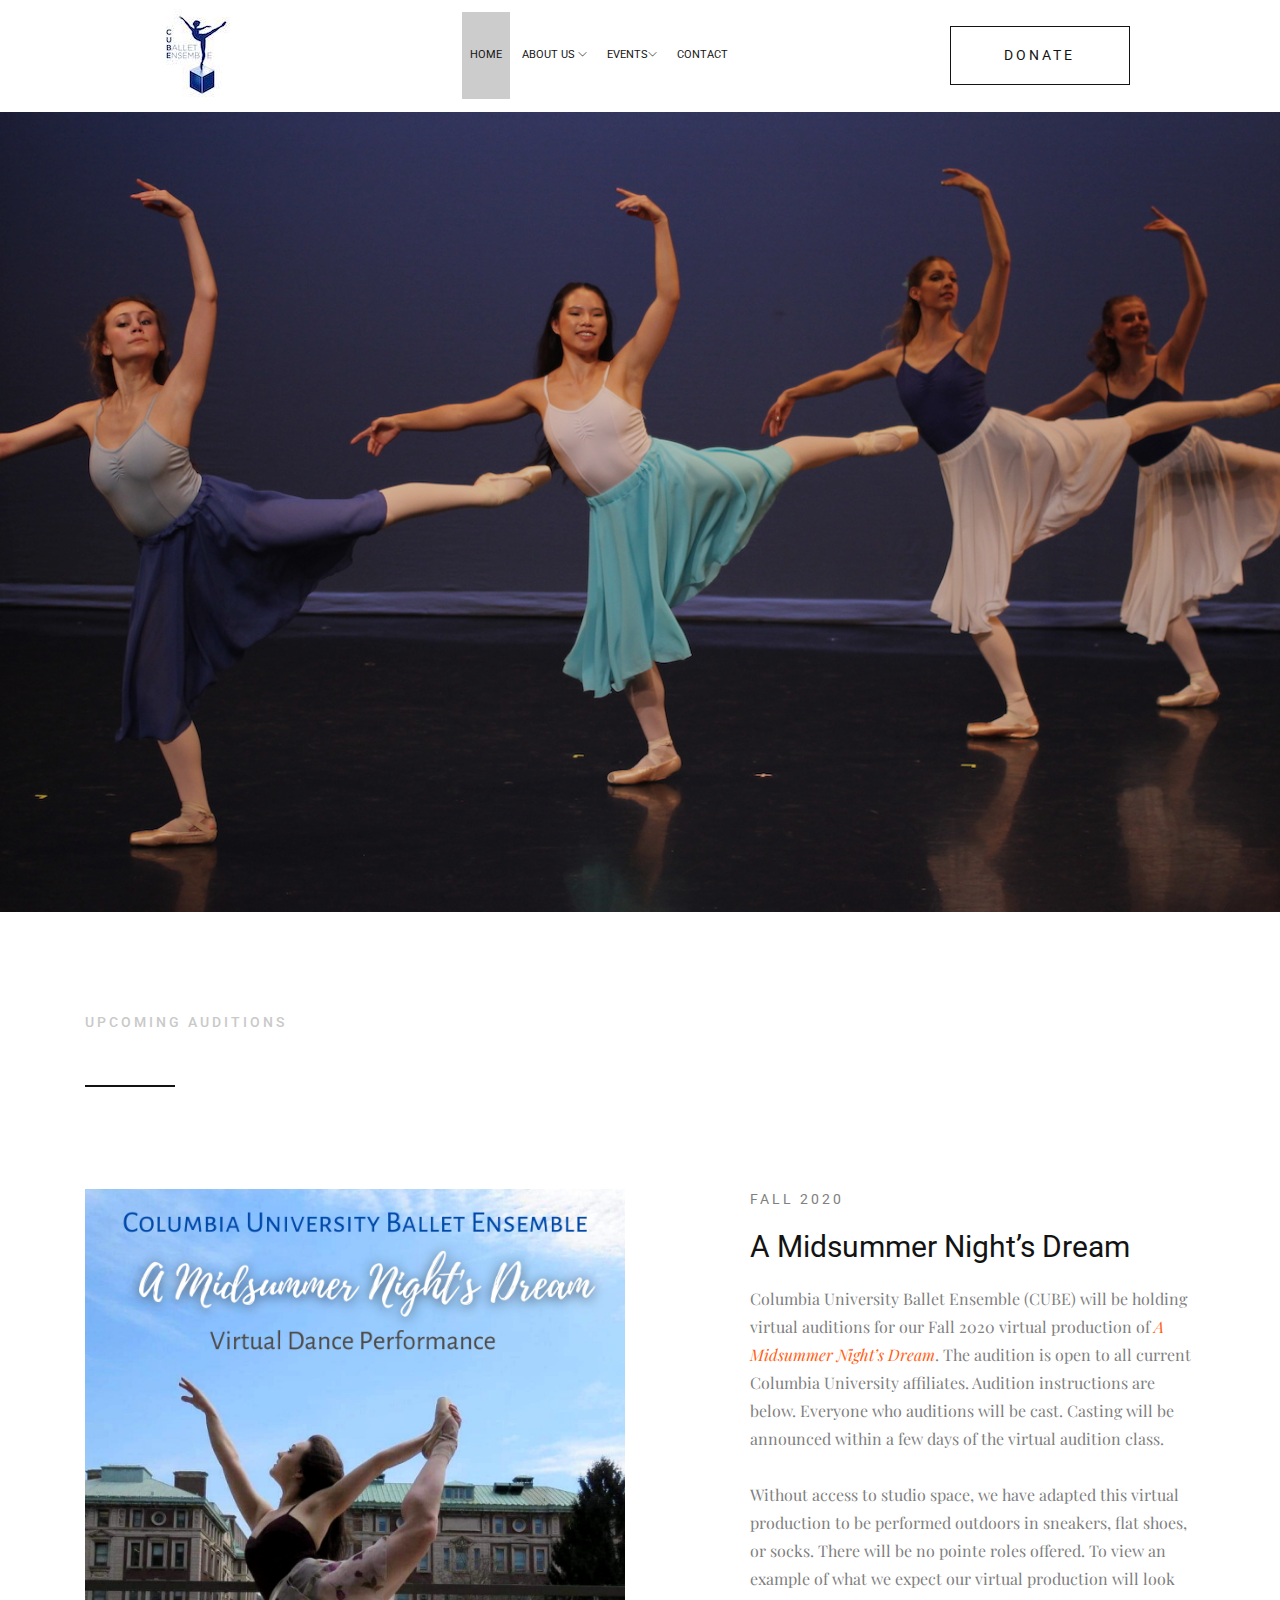
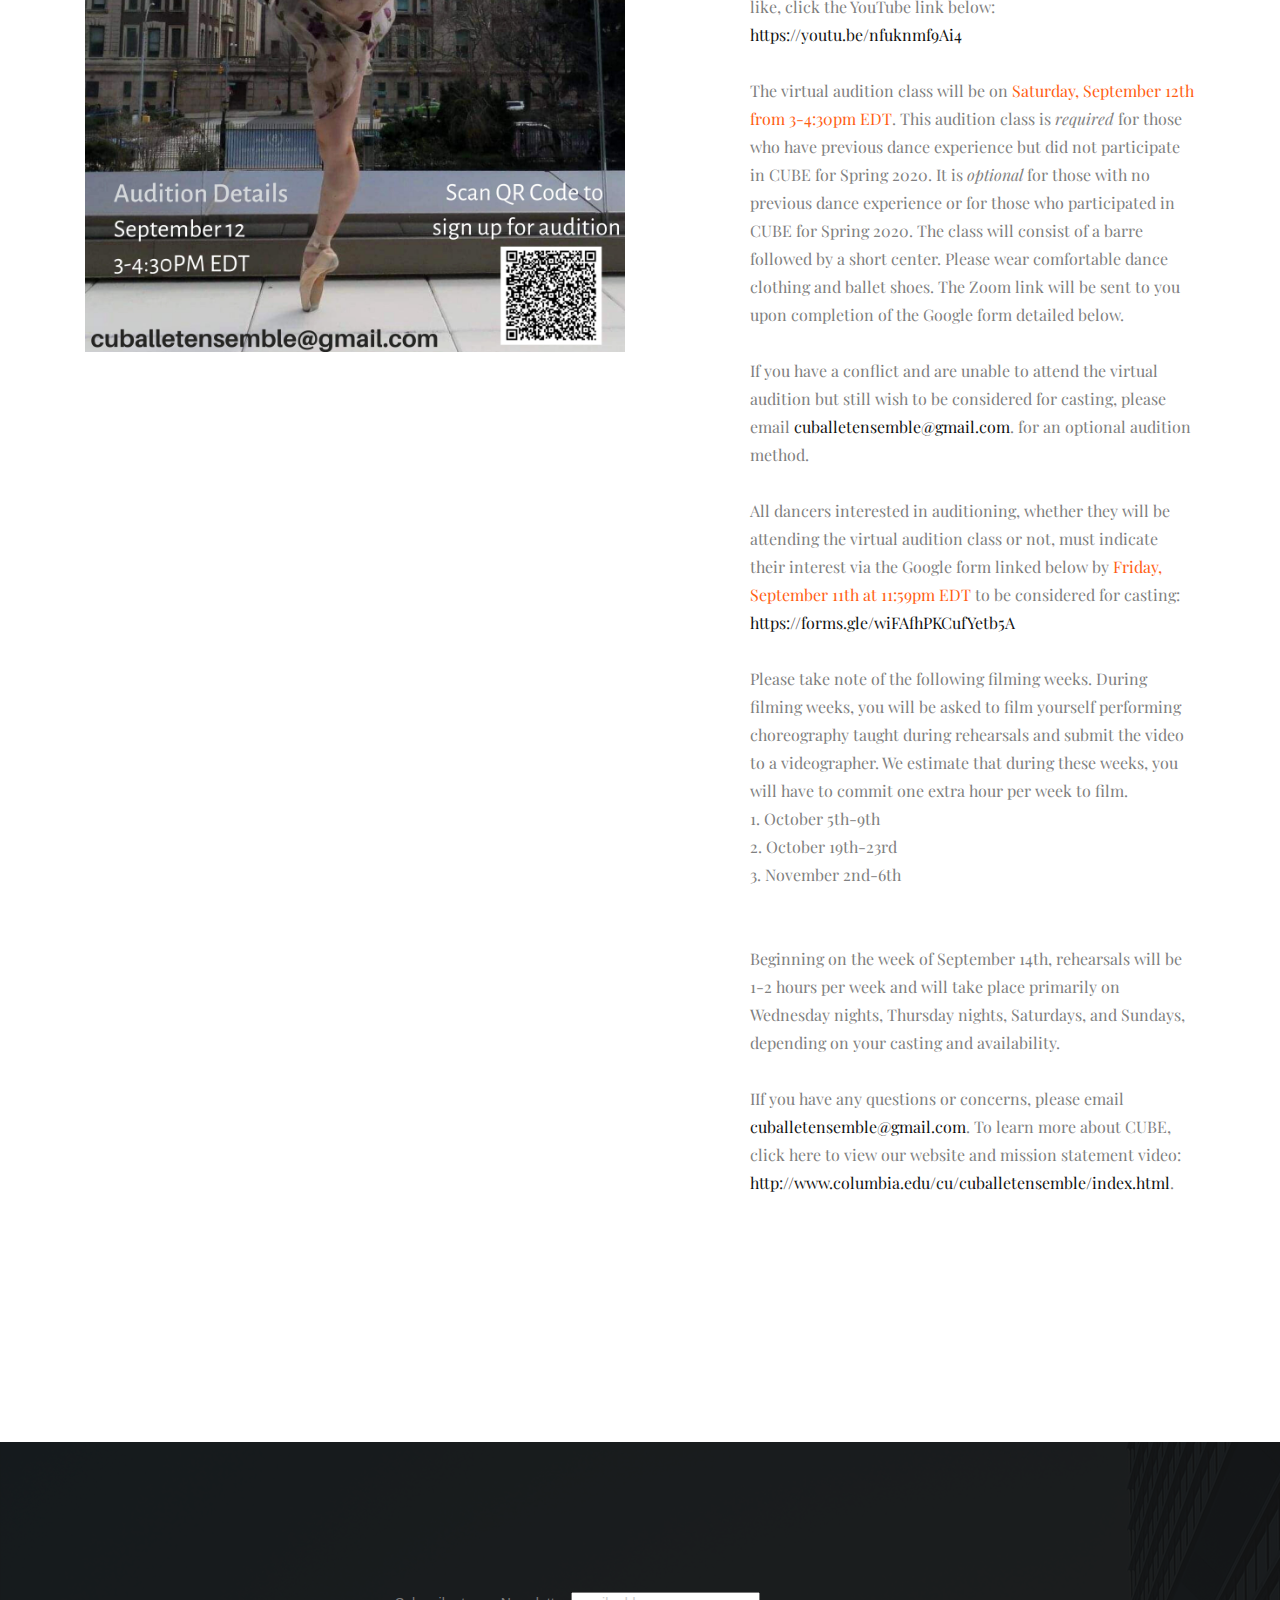
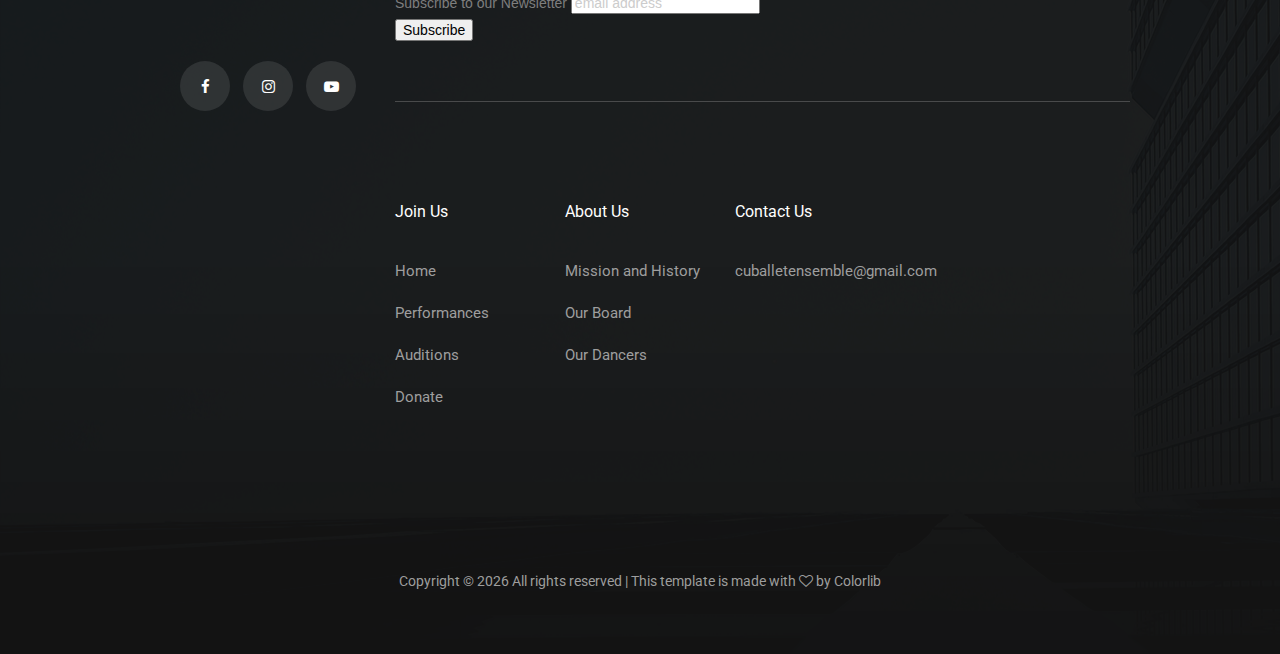
==== auditions.html @ c3cf3e7d "Added all old files" ====
<!DOCTYPE html>
<html class="no-js" lang="zxx">
  <head>
    <meta charset="utf-8" />
    <meta http-equiv="x-ua-compatible" content="ie=edge" />
    <title>CU Ballet Ensemble</title>
    <meta name="description" content="" />
    <meta name="viewport" content="width=device-width, initial-scale=1" />

    <!-- <link rel="manifest" href="site.webmanifest"> -->
    <link rel="shortcut icon" type="image/x-icon" href="img/logo.jpeg" />
    <!-- Place favicon.ico in the root directory -->

    <!-- CSS here -->
    <link rel="stylesheet" href="css/bootstrap.min.css" />
    <link rel="stylesheet" href="css/owl.carousel.min.css" />
    <link rel="stylesheet" href="css/magnific-popup.css" />
    <link rel="stylesheet" href="css/font-awesome.min.css" />
    <link rel="stylesheet" href="css/themify-icons.css" />
    <link rel="stylesheet" href="css/nice-select.css" />
    <link rel="stylesheet" href="css/flaticon.css" />
    <link rel="stylesheet" href="css/animate.css" />
    <link rel="stylesheet" href="css/slicknav.css" />
    <link rel="stylesheet" href="css/style-auditions.css" />
    <!-- <link rel="stylesheet" href="css/responsive.css"> -->
  </head>

  <body>
    <!--[if lte IE 9]>
      <p class="browserupgrade">
        You are using an <strong>outdated</strong> browser. Please
        <a href="https://browsehappy.com/">upgrade your browser</a> to improve
        your experience and security.
      </p>
    <![endif]-->

    <!-- header-start -->
    <header>
      <div class="header-area">
        <div id="sticky-header" class="main-header-area white-bg">
          <div class="container-fluid p-0">
            <div
              class="row align-items-center justify-content-between no-gutters"
            >
              <div class="col-xl-2 col-lg-2">
                <div class="logo-img">
                  <a href="index">
                    <img src="img/logo.jpeg" alt="" />
                  </a>
                </div>
              </div>
              <div class="col-xl-7 col-lg-7">
                <div class="main-menu d-none d-lg-block">
                  <nav>
                    <ul id="navigation">
                      <li><a class="active" href="index">Home</a></li>
                      <li>
                        <a href="#">About Us <i class="ti-angle-down"></i></a>
                        <ul class="submenu">
                          <li><a href="about">Mission and History</a></li>
                          <li><a href="board">Our Board</a></li>
                          <li><a href="dancers">Our Dancers</a></li>
                        </ul>
                      </li>
                      <li>
                        <a href="#">Events<i class="ti-angle-down"></i></a>
                        <ul class="submenu">
                          <li><a href="auditions">Auditions</a></li>
                          <li><a href="performances">Performances</a></li>
                          <li><a href="masterclass">Master Class Series</a></li>
                          <li><a href="outreach">Outreach Program</a></li>
                        </ul>
                      </li>
                      <li><a href="contact">Contact</a></li>
                    </ul>
                  </nav>
                </div>
              </div>
              <div class="col-xl-3 col-lg-3 d-none d-lg-block">
                <div class="get_in_tauch">
                  <a href="donate" class="boxed-btn">DONATE</a>
                </div>
              </div>
              <div class="col-12">
                <div class="mobile_menu d-block d-lg-none"></div>
              </div>
            </div>
          </div>
        </div>
      </div>
    </header>
    <!-- header-end -->

    <!-- slider_area_start -->
    <div class="slider_area">
      <div class="slider_active owl-carousel">
        <div
          class="single_slider overlay2 d-flex align-items-center justify-content-center slider_bg_1"
        >
          <div class="container">
            <!--<img src="img/banner/1.png" alt="">-->
            <div class="row">
              <div class="col-xl-12">
                <div class="slider_text text-center"></div>
              </div>
            </div>
          </div>
        </div>
      </div>
    </div>

    <!-- lastest_project_strat -->
    <div class="lastest_project">
      <div class="container">
        <div class="row">
          <div class="col-xl-12">
            <div class="section_title mb-60">
              <span class="sub_heading">Upcoming Auditions</span>
              <div class="seperator"></div>
            </div>
          </div>
        </div>
        <div class="row mb-80">
          <div class="col-xl-6 col-md-6">
            <div class="single_project_thumb">
              <img src="img/auditions/Fall2020-audition.jpg" alt="" />
            </div>
          </div>
          <div class="col-xl-5 offset-xl-1 col-md-6">
            <div class="section_title">
              <span class="sub_heading2">Fall 2020</span>
              <h4>A Midsummer Night’s Dream</h4>
              <p>
                Columbia University Ballet Ensemble (CUBE) will be holding
                virtual auditions for our Fall 2020 virtual production of
                <i><b>A Midsummer Night’s Dream</b></i
                >. The audition is open to all current Columbia University
                affiliates. Audition instructions are below. Everyone who
                auditions will be cast. Casting will be announced within a few
                days of the virtual audition class.

                <br /><br />
                Without access to studio space, we have adapted this virtual
                production to be performed outdoors in sneakers, flat shoes, or
                socks. There will be no pointe roles offered. To view an example
                of what we expect our virtual production will look like, click
                the YouTube link below:
                <a href="https://youtu.be/nfuknmf9Ai4"
                  >https://youtu.be/nfuknmf9Ai4</a
                >

                <br /><br />
                The virtual audition class will be on
                <b>Saturday, September 12th from 3-4:30pm EDT</b>. This audition
                class is <i>required</i> for those who have previous dance
                experience but did not participate in CUBE for Spring 2020. It
                is <i>optional</i> for those with no previous dance experience
                or for those who participated in CUBE for Spring 2020. The class
                will consist of a barre followed by a short center. Please wear
                comfortable dance clothing and ballet shoes. The Zoom link will
                be sent to you upon completion of the Google form detailed
                below.

                <br /><br />
                If you have a conflict and are unable to attend the virtual
                audition but still wish to be considered for casting, please
                email
                <a href="mailto:cuballetensemble@gmail.com"
                  >cuballetensemble@gmail.com</a
                >. for an optional audition method.

                <br /><br />
                All dancers interested in auditioning, whether they will be
                attending the virtual audition class or not, must indicate their
                interest via the Google form linked below by
                <b>Friday, September 11th at 11:59pm EDT</b> to be considered
                for casting:
                <a href="https://forms.gle/wiFAfhPKCufYetb5A"
                  >https://forms.gle/wiFAfhPKCufYetb5A</a
                >

                <br /><br />
                Please take note of the following filming weeks. During filming
                weeks, you will be asked to film yourself performing
                choreography taught during rehearsals and submit the video to a
                videographer. We estimate that during these weeks, you will have
                to commit one extra hour per week to film. <br />
                1. October 5th-9th<br />
                2. October 19th-23rd<br />
                3. November 2nd-6th<br />

                <br /><br />
                Beginning on the week of September 14th, rehearsals will be 1-2
                hours per week and will take place primarily on Wednesday
                nights, Thursday nights, Saturdays, and Sundays, depending on
                your casting and availability.

                <br /><br />
                IIf you have any questions or concerns, please email
                <a href="mailto:cuballetensemble@gmail.com"
                  >cuballetensemble@gmail.com</a
                >. To learn more about CUBE, click here to view our website and
                mission statement video:
                <a href="http://www.columbia.edu/cu/cuballetensemble/index.html"
                  >http://www.columbia.edu/cu/cuballetensemble/index.html</a
                >.
              </p>
            </div>
          </div>
        </div>
      </div>
    </div>
    <!-- lastest_project_end -->

    <!-- footer_start -->
    <footer class="footer footer_bg">
      <div class="footer_top">
        <div class="container-fluid p-0">
          <div class="row no-gutters">
            <div class="col-xl-3 col-12 col-md-4">
              <div class="footer_widget">
                <div class="footer_logo">
                  <a href="index">
                    <img src="img/footer-logo.jpg" alt="" />
                  </a>
                </div>
                <ul class="social_links">
                  <center>
                    <li>
                      <a href="https://www.facebook.com/CUBalletEnsemble/"
                        ><i class="fa fa-facebook"></i
                      ></a>
                    </li>
                    <li>
                      <a href="https://www.instagram.com/cuballetensemble/"
                        ><i class="fa fa-instagram"></i
                      ></a>
                    </li>
                    <li>
                      <a
                        href="https://www.youtube.com/channel/UCYsz3HvN3Z-yTJWETbKgYfA"
                        ><i class="fa fa-youtube-play"></i
                      ></a>
                    </li>
                  </center>
                </ul>
              </div>
            </div>
            <div class="col-xl-9 col-12 col-md-8">
              <div class="footer_header d-flex justify-content-between">
                <div class="footer_header_left">
                  <!-- Begin Mailchimp Signup Form -->
                  <link
                    href="//cdn-images.mailchimp.com/embedcode/horizontal-slim-10_7.css"
                    rel="stylesheet"
                    type="text/css"
                  />
                  <style type="text/css">
                    #mc_embed_signup {
                      background: #ffffff00;
                      clear: left;
                      font: 14px "Helvetica Neue", Arial, Arial, sans-serif;
                      width: 100%;
                    }
                    /* Add your own Mailchimp form style overrides in your site stylesheet or in this style block.
                            We recommend moving this block and the preceding CSS link to the HEAD of your HTML file. */
                  </style>
                  <div id="mc_embed_signup">
                    <form
                      action="https://columbia.us4.list-manage.com/subscribe/post?u=ac2d48c70b1d567a802a89e80&amp;id=b114964a93"
                      method="post"
                      id="mc-embedded-subscribe-form"
                      name="mc-embedded-subscribe-form"
                      class="validate"
                      target="_blank"
                      novalidate
                    >
                      <div id="mc_embed_signup_scroll">
                        <label for="mce-EMAIL"
                          >Subscribe to our Newsletter</label
                        >
                        <input
                          type="email"
                          value=""
                          name="EMAIL"
                          class="email"
                          id="mce-EMAIL"
                          placeholder="email address"
                          required
                        />
                        <!-- real people should not fill this in and expect good things - do not remove this or risk form bot signups-->
                        <div
                          style="position: absolute; left: -5000px"
                          aria-hidden="true"
                        >
                          <input
                            type="text"
                            name="b_ac2d48c70b1d567a802a89e80_b114964a93"
                            tabindex="-1"
                            value=""
                          />
                        </div>
                        <div class="clear">
                          <input
                            type="submit"
                            value="Subscribe"
                            name="subscribe"
                            id="mc-embedded-subscribe"
                            class="button"
                          />
                        </div>
                      </div>
                    </form>
                  </div>

                  <!--End mc_embed_signup-->
                </div>
              </div>
              <div class="row">
                <div class="col-xl-8 col-12 col-md-12">
                  <div class="row">
                    <div class="col-xl-4 col-12 col-md-4">
                      <div class="footer_widget">
                        <h3 class="footer_heading">Join Us</h3>
                        <ul class="quick_links">
                          <li><a href="index">Home</a></li>
                          <li><a href="performances">Performances</a></li>
                          <li><a href="auditions">Auditions</a></li>
                          <li><a href="donate">Donate</a></li>
                        </ul>
                      </div>
                    </div>
                    <div class="col-xl-4 col-12 col-md-4">
                      <div class="footer_widget">
                        <h3 class="footer_heading">About Us</h3>
                        <ul class="quick_links">
                          <li><a href="about">Mission and History</a></li>
                          <li><a href="board">Our Board</a></li>
                          <li><a href="dancers">Our Dancers</a></li>
                        </ul>
                      </div>
                    </div>
                    <div class="col-xl-4 col-12 col-md-4">
                      <div class="footer_widget">
                        <h3 class="footer_heading">Contact Us</h3>
                        <ul class="quick_links">
                          <li>
                            <a href="mailto:cuballetensemble@gmail.com"
                              >cuballetensemble@gmail.com</a
                            >
                          </li>
                        </ul>
                      </div>
                    </div>
                  </div>
                </div>
              </div>
            </div>
          </div>
        </div>
      </div>
      <div class="footer_copy_right">
        <p>
          <!-- Link back to Colorlib can't be removed. Template is licensed under CC BY 3.0. -->
          Copyright &copy;
          <script>
            document.write(new Date().getFullYear());
          </script>
          All rights reserved | This template is made with
          <i class="fa fa-heart-o" aria-hidden="true"></i> by
          <a href="https://colorlib.com" target="_blank">Colorlib</a>
          <!-- Link back to Colorlib can't be removed. Template is licensed under CC BY 3.0. -->
        </p>
      </div>
    </footer>
    <!-- footer_end -->

    <!-- JS here -->
    <script src="js/vendor/modernizr-3.5.0.min.js"></script>
    <script src="js/vendor/jquery-1.12.4.min.js"></script>
    <script src="js/popper.min.js"></script>
    <script src="js/bootstrap.min.js"></script>
    <script src="js/owl.carousel.min.js"></script>
    <script src="js/isotope.pkgd.min.js"></script>
    <script src="js/ajax-form.js"></script>
    <script src="js/waypoints.min.js"></script>
    <script src="js/jquery.counterup.min.js"></script>
    <script src="js/imagesloaded.pkgd.min.js"></script>
    <script src="js/scrollIt.js"></script>
    <script src="js/jquery.scrollUp.min.js"></script>
    <script src="js/wow.min.js"></script>
    <script src="js/nice-select.min.js"></script>
    <script src="js/jquery.slicknav.min.js"></script>
    <script src="js/jquery.magnific-popup.min.js"></script>
    <script src="js/plugins.js"></script>

    <!--contact js-->
    <script src="js/contact.js"></script>
    <script src="js/jquery.ajaxchimp.min.js"></script>
    <script src="js/jquery.form.js"></script>
    <script src="js/jquery.validate.min.js"></script>
    <script src="js/mail-script.js"></script>

    <script src="js/main.js"></script>
  </body>
</html>
---- css/themify-icons.css ----
@font-face {
	font-family: 'themify';
	src:url('../fonts/themify.eot?-fvbane');
	src:url('../fonts/themify.eot?#iefix-fvbane') format('embedded-opentype'),
		url('../fonts/themify.woff?-fvbane') format('woff'),
		url('../fonts/themify.ttf?-fvbane') format('truetype'),
		url('../fonts/themify.svg?-fvbane#themify') format('svg');
	font-weight: normal;
	font-style: normal;
}

[class^="ti-"], [class*=" ti-"] {
	font-family: 'themify';
	/* speak: none; */
	font-style: normal;
	font-weight: normal;
	font-variant: normal;
	text-transform: none;
	line-height: 1;

	/* Better Font Rendering =========== */
	-webkit-font-smoothing: antialiased;
	-moz-osx-font-smoothing: grayscale;
}

.ti-wand:before {
	content: "\e600";
}
.ti-volume:before {
	content: "\e601";
}
.ti-user:before {
	content: "\e602";
}
.ti-unlock:before {
	content: "\e603";
}
.ti-unlink:before {
	content: "\e604";
}
.ti-trash:before {
	content: "\e605";
}
.ti-thought:before {
	content: "\e606";
}
.ti-target:before {
	content: "\e607";
}
.ti-tag:before {
	content: "\e608";
}
.ti-tablet:before {
	content: "\e609";
}
.ti-star:before {
	content: "\e60a";
}
.ti-spray:before {
	content: "\e60b";
}
.ti-signal:before {
	content: "\e60c";
}
.ti-shopping-cart:before {
	content: "\e60d";
}
.ti-shopping-cart-full:before {
	content: "\e60e";
}
.ti-settings:before {
	content: "\e60f";
}
.ti-search:before {
	content: "\e610";
}
.ti-zoom-in:before {
	content: "\e611";
}
.ti-zoom-out:before {
	content: "\e612";
}
.ti-cut:before {
	content: "\e613";
}
.ti-ruler:before {
	content: "\e614";
}
.ti-ruler-pencil:before {
	content: "\e615";
}
.ti-ruler-alt:before {
	content: "\e616";
}
.ti-bookmark:before {
	content: "\e617";
}
.ti-bookmark-alt:before {
	content: "\e618";
}
.ti-reload:before {
	content: "\e619";
}
.ti-plus:before {
	content: "\e61a";
}
.ti-pin:before {
	content: "\e61b";
}
.ti-pencil:before {
	content: "\e61c";
}
.ti-pencil-alt:before {
	content: "\e61d";
}
.ti-paint-roller:before {
	content: "\e61e";
}
.ti-paint-bucket:before {
	content: "\e61f";
}
.ti-na:before {
	content: "\e620";
}
.ti-mobile:before {
	content: "\e621";
}
.ti-minus:before {
	content: "\e622";
}
.ti-medall:before {
	content: "\e623";
}
.ti-medall-alt:before {
	content: "\e624";
}
.ti-marker:before {
	content: "\e625";
}
.ti-marker-alt:before {
	content: "\e626";
}
.ti-arrow-up:before {
	content: "\e627";
}
.ti-arrow-right:before {
	content: "\e628";
}
.ti-arrow-left:before {
	content: "\e629";
}
.ti-arrow-down:before {
	content: "\e62a";
}
.ti-lock:before {
	content: "\e62b";
}
.ti-location-arrow:before {
	content: "\e62c";
}
.ti-link:before {
	content: "\e62d";
}
.ti-layout:before {
	content: "\e62e";
}
.ti-layers:before {
	content: "\e62f";
}
.ti-layers-alt:before {
	content: "\e630";
}
.ti-key:before {
	content: "\e631";
}
.ti-import:before {
	content: "\e632";
}
.ti-image:before {
	content: "\e633";
}
.ti-heart:before {
	content: "\e634";
}
.ti-heart-broken:before {
	content: "\e635";
}
.ti-hand-stop:before {
	content: "\e636";
}
.ti-hand-open:before {
	content: "\e637";
}
.ti-hand-drag:before {
	content: "\e638";
}
.ti-folder:before {
	content: "\e639";
}
.ti-flag:before {
	content: "\e63a";
}
.ti-flag-alt:before {
	content: "\e63b";
}
.ti-flag-alt-2:before {
	content: "\e63c";
}
.ti-eye:before {
	content: "\e63d";
}
.ti-export:before {
	content: "\e63e";
}
.ti-exchange-vertical:before {
	content: "\e63f";
}
.ti-desktop:before {
	content: "\e640";
}
.ti-cup:before {
	content: "\e641";
}
.ti-crown:before {
	content: "\e642";
}
.ti-comments:before {
	content: "\e643";
}
.ti-comment:before {
	content: "\e644";
}
.ti-comment-alt:before {
	content: "\e645";
}
.ti-close:before {
	content: "\e646";
}
.ti-clip:before {
	content: "\e647";
}
.ti-angle-up:before {
	content: "\e648";
}
.ti-angle-right:before {
	content: "\e649";
}
.ti-angle-left:before {
	content: "\e64a";
}
.ti-angle-down:before {
	content: "\e64b";
}
.ti-check:before {
	content: "\e64c";
}
.ti-check-box:before {
	content: "\e64d";
}
.ti-camera:before {
	content: "\e64e";
}
.ti-announcement:before {
	content: "\e64f";
}
.ti-brush:before {
	content: "\e650";
}
.ti-briefcase:before {
	content: "\e651";
}
.ti-bolt:before {
	content: "\e652";
}
.ti-bolt-alt:before {
	content: "\e653";
}
.ti-blackboard:before {
	content: "\e654";
}
.ti-bag:before {
	content: "\e655";
}
.ti-move:before {
	content: "\e656";
}
.ti-arrows-vertical:before {
	content: "\e657";
}
.ti-arrows-horizontal:before {
	content: "\e658";
}
.ti-fullscreen:before {
	content: "\e659";
}
.ti-arrow-top-right:before {
	content: "\e65a";
}
.ti-arrow-top-left:before {
	content: "\e65b";
}
.ti-arrow-circle-up:before {
	content: "\e65c";
}
.ti-arrow-circle-right:before {
	content: "\e65d";
}
.ti-arrow-circle-left:before {
	content: "\e65e";
}
.ti-arrow-circle-down:before {
	content: "\e65f";
}
.ti-angle-double-up:before {
	content: "\e660";
}
.ti-angle-double-right:before {
	content: "\e661";
}
.ti-angle-double-left:before {
	content: "\e662";
}
.ti-angle-double-down:before {
	content: "\e663";
}
.ti-zip:before {
	content: "\e664";
}
.ti-world:before {
	content: "\e665";
}
.ti-wheelchair:before {
	content: "\e666";
}
.ti-view-list:before {
	content: "\e667";
}
.ti-view-list-alt:before {
	content: "\e668";
}
.ti-view-grid:before {
	content: "\e669";
}
.ti-uppercase:before {
	content: "\e66a";
}
.ti-upload:before {
	content: "\e66b";
}
.ti-underline:before {
	content: "\e66c";
}
.ti-truck:before {
	content: "\e66d";
}
.ti-timer:before {
	content: "\e66e";
}
.ti-ticket:before {
	content: "\e66f";
}
.ti-thumb-up:before {
	content: "\e670";
}
.ti-thumb-down:before {
	content: "\e671";
}
.ti-text:before {
	content: "\e672";
}
.ti-stats-up:before {
	content: "\e673";
}
.ti-stats-down:before {
	content: "\e674";
}
.ti-split-v:before {
	content: "\e675";
}
.ti-split-h:before {
	content: "\e676";
}
.ti-smallcap:before {
	content: "\e677";
}
.ti-shine:before {
	content: "\e678";
}
.ti-shift-right:before {
	content: "\e679";
}
.ti-shift-left:before {
	content: "\e67a";
}
.ti-shield:before {
	content: "\e67b";
}
.ti-notepad:before {
	content: "\e67c";
}
.ti-server:before {
	content: "\e67d";
}
.ti-quote-right:before {
	content: "\e67e";
}
.ti-quote-left:before {
	content: "\e67f";
}
.ti-pulse:before {
	content: "\e680";
}
.ti-printer:before {
	content: "\e681";
}
.ti-power-off:before {
	content: "\e682";
}
.ti-plug:before {
	content: "\e683";
}
.ti-pie-chart:before {
	content: "\e684";
}
.ti-paragraph:before {
	content: "\e685";
}
.ti-panel:before {
	content: "\e686";
}
.ti-package:before {
	content: "\e687";
}
.ti-music:before {
	content: "\e688";
}
.ti-music-alt:before {
	content: "\e689";
}
.ti-mouse:before {
	content: "\e68a";
}
.ti-mouse-alt:before {
	content: "\e68b";
}
.ti-money:before {
	content: "\e68c";
}
.ti-microphone:before {
	content: "\e68d";
}
.ti-menu:before {
	content: "\e68e";
}
.ti-menu-alt:before {
	content: "\e68f";
}
.ti-map:before {
	content: "\e690";
}
.ti-map-alt:before {
	content: "\e691";
}
.ti-loop:before {
	content: "\e692";
}
.ti-location-pin:before {
	content: "\e693";
}
.ti-list:before {
	content: "\e694";
}
.ti-light-bulb:before {
	content: "\e695";
}
.ti-Italic:before {
	content: "\e696";
}
.ti-info:before {
	content: "\e697";
}
.ti-infinite:before {
	content: "\e698";
}
.ti-id-badge:before {
	content: "\e699";
}
.ti-hummer:before {
	content: "\e69a";
}
.ti-home:before {
	content: "\e69b";
}
.ti-help:before {
	content: "\e69c";
}
.ti-headphone:before {
	content: "\e69d";
}
.ti-harddrives:before {
	content: "\e69e";
}
.ti-harddrive:before {
	content: "\e69f";
}
.ti-gift:before {
	content: "\e6a0";
}
.ti-game:before {
	content: "\e6a1";
}
.ti-filter:before {
	content: "\e6a2";
}
.ti-files:before {
	content: "\e6a3";
}
.ti-file:before {
	content: "\e6a4";
}
.ti-eraser:before {
	content: "\e6a5";
}
.ti-envelope:before {
	content: "\e6a6";
}
.ti-download:before {
	content: "\e6a7";
}
.ti-direction:before {
	content: "\e6a8";
}
.ti-direction-alt:before {
	content: "\e6a9";
}
.ti-dashboard:before {
	content: "\e6aa";
}
.ti-control-stop:before {
	content: "\e6ab";
}
.ti-control-shuffle:before {
	content: "\e6ac";
}
.ti-control-play:before {
	content: "\e6ad";
}
.ti-control-pause:before {
	content: "\e6ae";
}
.ti-control-forward:before {
	content: "\e6af";
}
.ti-control-backward:before {
	content: "\e6b0";
}
.ti-cloud:before {
	content: "\e6b1";
}
.ti-cloud-up:before {
	content: "\e6b2";
}
.ti-cloud-down:before {
	content: "\e6b3";
}
.ti-clipboard:before {
	content: "\e6b4";
}
.ti-car:before {
	content: "\e6b5";
}
.ti-calendar:before {
	content: "\e6b6";
}
.ti-book:before {
	content: "\e6b7";
}
.ti-bell:before {
	content: "\e6b8";
}
.ti-basketball:before {
	content: "\e6b9";
}
.ti-bar-chart:before {
	content: "\e6ba";
}
.ti-bar-chart-alt:before {
	content: "\e6bb";
}
.ti-back-right:before {
	content: "\e6bc";
}
.ti-back-left:before {
	content: "\e6bd";
}
.ti-arrows-corner:before {
	content: "\e6be";
}
.ti-archive:before {
	content: "\e6bf";
}
.ti-anchor:before {
	content: "\e6c0";
}
.ti-align-right:before {
	content: "\e6c1";
}
.ti-align-left:before {
	content: "\e6c2";
}
.ti-align-justify:before {
	content: "\e6c3";
}
.ti-align-center:before {
	content: "\e6c4";
}
.ti-alert:before {
	content: "\e6c5";
}
.ti-alarm-clock:before {
	content: "\e6c6";
}
.ti-agenda:before {
	content: "\e6c7";
}
.ti-write:before {
	content: "\e6c8";
}
.ti-window:before {
	content: "\e6c9";
}
.ti-widgetized:before {
	content: "\e6ca";
}
.ti-widget:before {
	content: "\e6cb";
}
.ti-widget-alt:before {
	content: "\e6cc";
}
.ti-wallet:before {
	content: "\e6cd";
}
.ti-video-clapper:before {
	content: "\e6ce";
}
.ti-video-camera:before {
	content: "\e6cf";
}
.ti-vector:before {
	content: "\e6d0";
}
.ti-themify-logo:before {
	content: "\e6d1";
}
.ti-themify-favicon:before {
	content: "\e6d2";
}
.ti-themify-favicon-alt:before {
	content: "\e6d3";
}
.ti-support:before {
	content: "\e6d4";
}
.ti-stamp:before {
	content: "\e6d5";
}
.ti-split-v-alt:before {
	content: "\e6d6";
}
.ti-slice:before {
	content: "\e6d7";
}
.ti-shortcode:before {
	content: "\e6d8";
}
.ti-shift-right-alt:before {
	content: "\e6d9";
}
.ti-shift-left-alt:before {
	content: "\e6da";
}
.ti-ruler-alt-2:before {
	content: "\e6db";
}
.ti-receipt:before {
	content: "\e6dc";
}
.ti-pin2:before {
	content: "\e6dd";
}
.ti-pin-alt:before {
	content: "\e6de";
}
.ti-pencil-alt2:before {
	content: "\e6df";
}
.ti-palette:before {
	content: "\e6e0";
}
.ti-more:before {
	content: "\e6e1";
}
.ti-more-alt:before {
	content: "\e6e2";
}
.ti-microphone-alt:before {
	content: "\e6e3";
}
.ti-magnet:before {
	content: "\e6e4";
}
.ti-line-double:before {
	content: "\e6e5";
}
.ti-line-dotted:before {
	content: "\e6e6";
}
.ti-line-dashed:before {
	content: "\e6e7";
}
.ti-layout-width-full:before {
	content: "\e6e8";
}
.ti-layout-width-default:before {
	content: "\e6e9";
}
.ti-layout-width-default-alt:before {
	content: "\e6ea";
}
.ti-layout-tab:before {
	content: "\e6eb";
}
.ti-layout-tab-window:before {
	content: "\e6ec";
}
.ti-layout-tab-v:before {
	content: "\e6ed";
}
.ti-layout-tab-min:before {
	content: "\e6ee";
}
.ti-layout-slider:before {
	content: "\e6ef";
}
.ti-layout-slider-alt:before {
	content: "\e6f0";
}
.ti-layout-sidebar-right:before {
	content: "\e6f1";
}
.ti-layout-sidebar-none:before {
	content: "\e6f2";
}
.ti-layout-sidebar-left:before {
	content: "\e6f3";
}
.ti-layout-placeholder:before {
	content: "\e6f4";
}
.ti-layout-menu:before {
	content: "\e6f5";
}
.ti-layout-menu-v:before {
	content: "\e6f6";
}
.ti-layout-menu-separated:before {
	content: "\e6f7";
}
.ti-layout-menu-full:before {
	content: "\e6f8";
}
.ti-layout-media-right-alt:before {
	content: "\e6f9";
}
.ti-layout-media-right:before {
	content: "\e6fa";
}
.ti-layout-media-overlay:before {
	content: "\e6fb";
}
.ti-layout-media-overlay-alt:before {
	content: "\e6fc";
}
.ti-layout-media-overlay-alt-2:before {
	content: "\e6fd";
}
.ti-layout-media-left-alt:before {
	content: "\e6fe";
}
.ti-layout-media-left:before {
	content: "\e6ff";
}
.ti-layout-media-center-alt:before {
	content: "\e700";
}
.ti-layout-media-center:before {
	content: "\e701";
}
.ti-layout-list-thumb:before {
	content: "\e702";
}
.ti-layout-list-thumb-alt:before {
	content: "\e703";
}
.ti-layout-list-post:before {
	content: "\e704";
}
.ti-layout-list-large-image:before {
	content: "\e705";
}
.ti-layout-line-solid:before {
	content: "\e706";
}
.ti-layout-grid4:before {
	content: "\e707";
}
.ti-layout-grid3:before {
	content: "\e708";
}
.ti-layout-grid2:before {
	content: "\e709";
}
.ti-layout-grid2-thumb:before {
	content: "\e70a";
}
.ti-layout-cta-right:before {
	content: "\e70b";
}
.ti-layout-cta-left:before {
	content: "\e70c";
}
.ti-layout-cta-center:before {
	content: "\e70d";
}
.ti-layout-cta-btn-right:before {
	content: "\e70e";
}
.ti-layout-cta-btn-left:before {
	content: "\e70f";
}
.ti-layout-column4:before {
	content: "\e710";
}
.ti-layout-column3:before {
	content: "\e711";
}
.ti-layout-column2:before {
	content: "\e712";
}
.ti-layout-accordion-separated:before {
	content: "\e713";
}
.ti-layout-accordion-merged:before {
	content: "\e714";
}
.ti-layout-accordion-list:before {
	content: "\e715";
}
.ti-ink-pen:before {
	content: "\e716";
}
.ti-info-alt:before {
	content: "\e717";
}
.ti-help-alt:before {
	content: "\e718";
}
.ti-headphone-alt:before {
	content: "\e719";
}
.ti-hand-point-up:before {
	content: "\e71a";
}
.ti-hand-point-right:before {
	content: "\e71b";
}
.ti-hand-point-left:before {
	content: "\e71c";
}
.ti-hand-point-down:before {
	content: "\e71d";
}
.ti-gallery:before {
	content: "\e71e";
}
.ti-face-smile:before {
	content: "\e71f";
}
.ti-face-sad:before {
	content: "\e720";
}
.ti-credit-card:before {
	content: "\e721";
}
.ti-control-skip-forward:before {
	content: "\e722";
}
.ti-control-skip-backward:before {
	content: "\e723";
}
.ti-control-record:before {
	content: "\e724";
}
.ti-control-eject:before {
	content: "\e725";
}
.ti-comments-smiley:before {
	content: "\e726";
}
.ti-brush-alt:before {
	content: "\e727";
}
.ti-youtube:before {
	content: "\e728";
}
.ti-vimeo:before {
	content: "\e729";
}
.ti-twitter:before {
	content: "\e72a";
}
.ti-time:before {
	content: "\e72b";
}
.ti-tumblr:before {
	content: "\e72c";
}
.ti-skype:before {
	content: "\e72d";
}
.ti-share:before {
	content: "\e72e";
}
.ti-share-alt:before {
	content: "\e72f";
}
.ti-rocket:before {
	content: "\e730";
}
.ti-pinterest:before {
	content: "\e731";
}
.ti-new-window:before {
	content: "\e732";
}
.ti-microsoft:before {
	content: "\e733";
}
.ti-list-ol:before {
	content: "\e734";
}
.ti-linkedin:before {
	content: "\e735";
}
.ti-layout-sidebar-2:before {
	content: "\e736";
}
.ti-layout-grid4-alt:before {
	content: "\e737";
}
.ti-layout-grid3-alt:before {
	content: "\e738";
}
.ti-layout-grid2-alt:before {
	content: "\e739";
}
.ti-layout-column4-alt:before {
	content: "\e73a";
}
.ti-layout-column3-alt:before {
	content: "\e73b";
}
.ti-layout-column2-alt:before {
	content: "\e73c";
}
.ti-instagram:before {
	content: "\e73d";
}
.ti-google:before {
	content: "\e73e";
}
.ti-github:before {
	content: "\e73f";
}
.ti-flickr:before {
	content: "\e740";
}
.ti-facebook:before {
	content: "\e741";
}
.ti-dropbox:before {
	content: "\e742";
}
.ti-dribbble:before {
	content: "\e743";
}
.ti-apple:before {
	content: "\e744";
}
.ti-android:before {
	content: "\e745";
}
.ti-save:before {
	content: "\e746";
}
.ti-save-alt:before {
	content: "\e747";
}
.ti-yahoo:before {
	content: "\e748";
}
.ti-wordpress:before {
	content: "\e749";
}
.ti-vimeo-alt:before {
	content: "\e74a";
}
.ti-twitter-alt:before {
	content: "\e74b";
}
.ti-tumblr-alt:before {
	content: "\e74c";
}
.ti-trello:before {
	content: "\e74d";
}
.ti-stack-overflow:before {
	content: "\e74e";
}
.ti-soundcloud:before {
	content: "\e74f";
}
.ti-sharethis:before {
	content: "\e750";
}
.ti-sharethis-alt:before {
	content: "\e751";
}
.ti-reddit:before {
	content: "\e752";
}
.ti-pinterest-alt:before {
	content: "\e753";
}
.ti-microsoft-alt:before {
	content: "\e754";
}
.ti-linux:before {
	content: "\e755";
}
.ti-jsfiddle:before {
	content: "\e756";
}
.ti-joomla:before {
	content: "\e757";
}
.ti-html5:before {
	content: "\e758";
}
.ti-flickr-alt:before {
	content: "\e759";
}
.ti-email:before {
	content: "\e75a";
}
.ti-drupal:before {
	content: "\e75b";
}
.ti-dropbox-alt:before {
	content: "\e75c";
}
.ti-css3:before {
	content: "\e75d";
}
.ti-rss:before {
	content: "\e75e";
}
.ti-rss-alt:before {
	content: "\e75f";
}
---- css/nice-select.css ----
.nice-select {
  -webkit-tap-highlight-color: transparent;
  background-color: #fff;
  border-radius: 5px;
  border: solid 1px #e8e8e8;
  box-sizing: border-box;
  clear: both;
  cursor: pointer;
  display: block;
  float: left;
  font-family: inherit;
  font-size: 14px;
  font-weight: normal;
  height: 42px;
  line-height: 40px;
  outline: none;
  padding-left: 18px;
  padding-right: 30px;
  position: relative;
  text-align: left !important;
  -webkit-transition: all 0.2s ease-in-out;
  transition: all 0.2s ease-in-out;
  -webkit-user-select: none;
  -moz-user-select: none;
  -ms-user-select: none;
  user-select: none;
  white-space: nowrap;
  width: auto;
}
.nice-select:hover {
  border-color: #dbdbdb;
}
.nice-select:active,
.nice-select.open,
.nice-select:focus {
  border-color: #999;
}

.nice-select.disabled {
  border-color: #ededed;
  color: #999;
  pointer-events: none;
}
.nice-select.disabled:after {
  border-color: #cccccc;
}
.nice-select.wide {
  width: 100%;
}
.nice-select.wide .list {
  left: 0 !important;
  right: 0 !important;
}
.nice-select.right {
  float: right;
}
.nice-select.right .list {
  left: auto;
  right: 0;
}
.nice-select.small {
  font-size: 12px;
  height: 36px;
  line-height: 34px;
}
.nice-select.small:after {
  height: 4px;
  width: 4px;
}
.nice-select.small .option {
  line-height: 34px;
  min-height: 34px;
}
.nice-select .list {
  background-color: #fff;
  border-radius: 5px;
  box-shadow: 0 0 0 1px rgba(68, 68, 68, 0.11);
  box-sizing: border-box;
  margin-top: 4px;
  opacity: 0;
  overflow: hidden;
  padding: 0;
  pointer-events: none;
  position: absolute;
  top: 100%;
  left: 0;
  -webkit-transform-origin: 50% 0;
  -ms-transform-origin: 50% 0;
  transform-origin: 50% 0;
  -webkit-transform: scale(0.75) translateY(-21px);
  -ms-transform: scale(0.75) translateY(-21px);
  transform: scale(0.75) translateY(-21px);
  -webkit-transition: all 0.2s cubic-bezier(0.5, 0, 0, 1.25),
    opacity 0.15s ease-out;
  transition: all 0.2s cubic-bezier(0.5, 0, 0, 1.25), opacity 0.15s ease-out;
  z-index: 9;
}
.nice-select .list:hover .option:not(:hover) {
  background-color: transparent !important;
}
.nice-select .option {
  cursor: pointer;
  font-weight: 400;
  line-height: 40px;
  list-style: none;
  min-height: 40px;
  outline: none;
  padding-left: 18px;
  padding-right: 29px;
  text-align: left;
  -webkit-transition: all 0.2s;
  transition: all 0.2s;
}
.nice-select .option:hover,
.nice-select .option.focus,
.nice-select .option.selected.focus {
  background-color: #f6f6f6;
}
.nice-select .option.selected {
  font-weight: bold;
}
.nice-select .option.disabled {
  background-color: transparent;
  color: #999;
  cursor: default;
}

.no-csspointerevents .nice-select .list {
  display: none;
}

.no-csspointerevents .nice-select.open .list {
  display: block;
}

/* ,,,,,,,,,,,,,,,, */

.nice-select:after {
  content: "\e64b";
  display: block;
  height: 5px;
  margin-top: -5px;
  pointer-events: none;
  position: absolute;
  right: 30px;
  top: 8px;
  transition: all 0.15s ease-in-out;
  width: 5px;
  font-family: "themify";
  color: #ddd;
}

.nice-select.open:after {
}
.nice-select.open .list {
  opacity: 1;
  pointer-events: auto;
  -webkit-transform: scale(1) translateY(0);
  -ms-transform: scale(1) translateY(0);
  transform: scale(1) translateY(0);
}
---- css/flaticon.css ----
/*
  	Flaticon icon font: Flaticon
  	Creation date: 27/07/2019 08:27
  	*/

@font-face {
  font-family: "Flaticon";
  src: url("../fonts/Flaticon.eot");
  src: url("../fonts/Flaticon.eot?#iefix") format("embedded-opentype"),
    url("../fonts/Flaticon.woff2") format("woff2"),
    url("../fonts/Flaticon.woff") format("woff"),
    url("../fonts/Flaticon.ttf") format("truetype"),
    url("../fonts/Flaticon.svg#Flaticon") format("svg");
  font-weight: normal;
  font-style: normal;
}

@media screen and (-webkit-min-device-pixel-ratio: 0) {
  @font-face {
    font-family: "Flaticon";
    src: url("../fonts/Flaticon.svg#Flaticon") format("svg");
  }
}

[class^="flaticon-"]:before,
[class*=" flaticon-"]:before,
[class^="flaticon-"]:after,
[class*=" flaticon-"]:after {
  font-family: Flaticon;
  font-style: normal;
}

.flaticon-left-arrow:before {
  content: "\f100";
}
.flaticon-right-arrow:before {
  content: "\f101";
}
.flaticon-play-button:before {
  content: "\f102";
}
.flaticon-quote:before {
  content: "\f103";
}
.flaticon-clock:before {
  content: "\f104";
}
.flaticon-world:before {
  content: "\f105";
}
.flaticon-mail:before {
  content: "\f106";
}
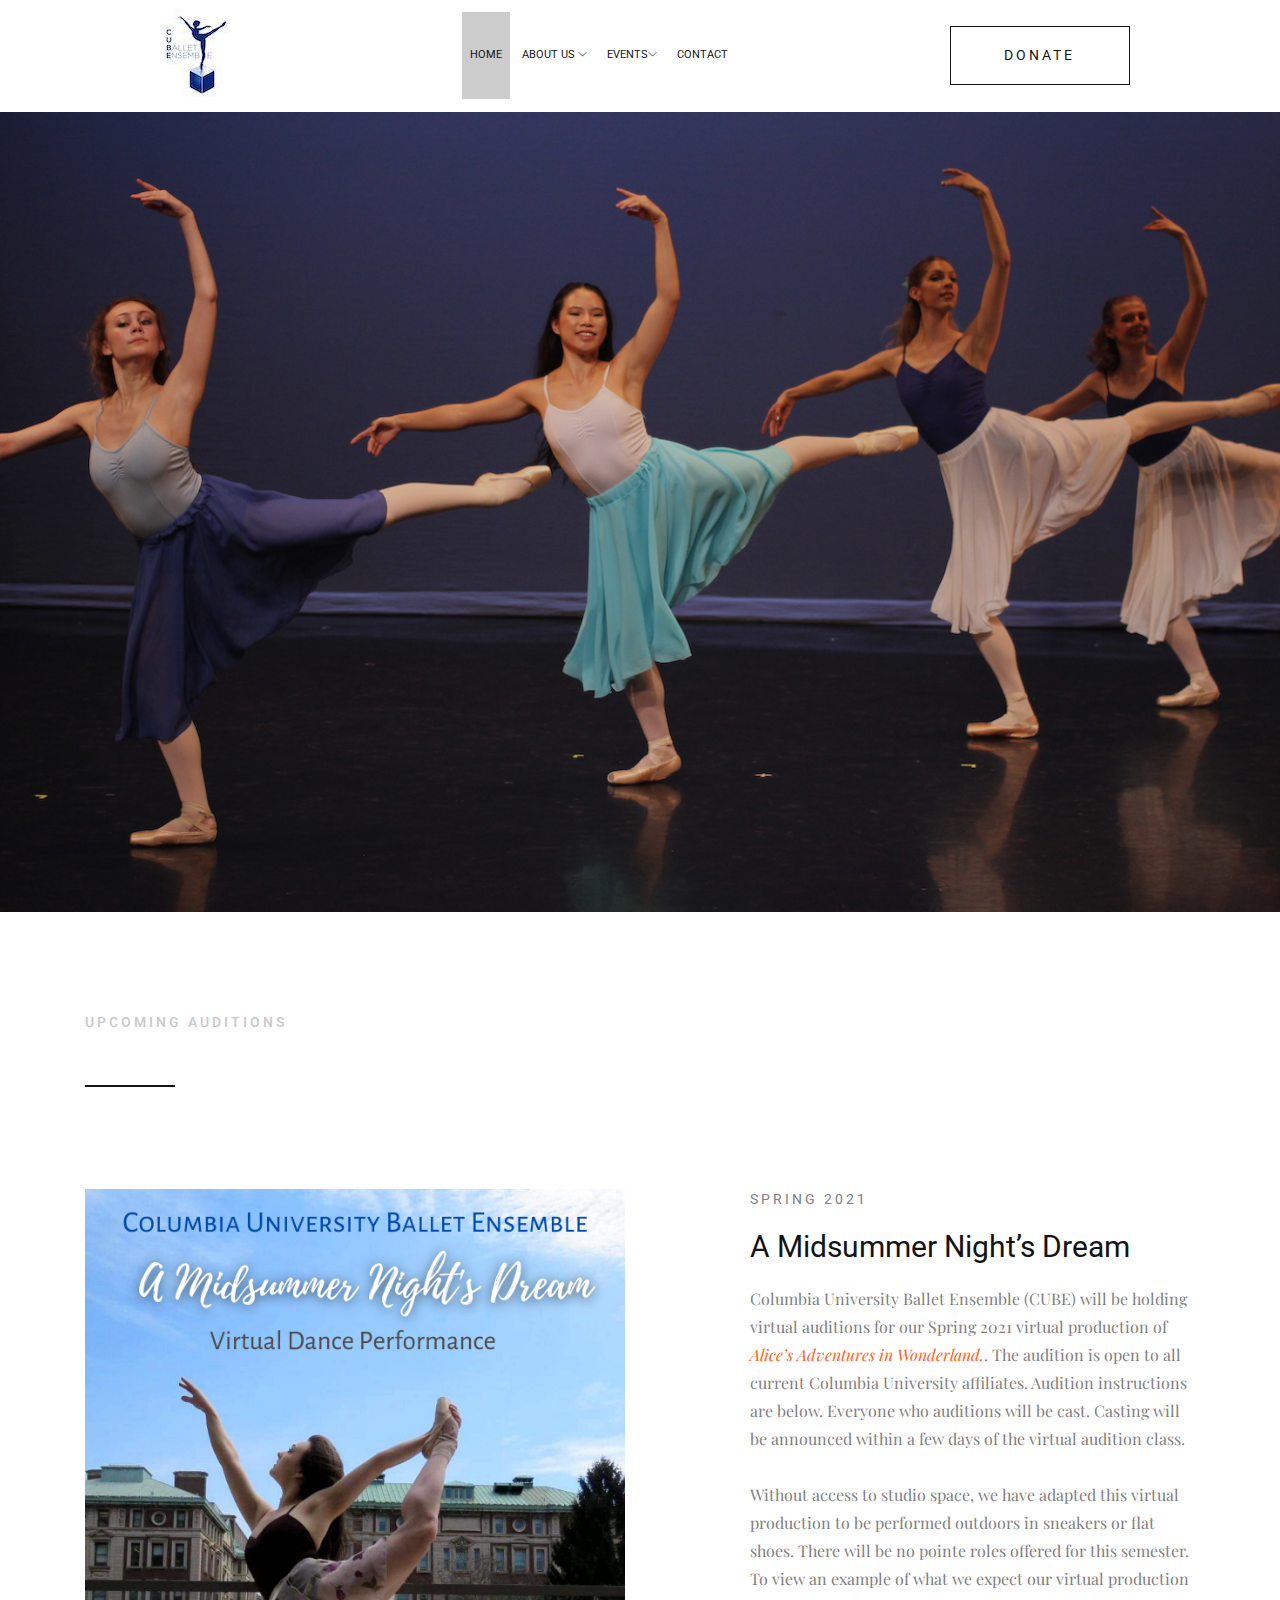
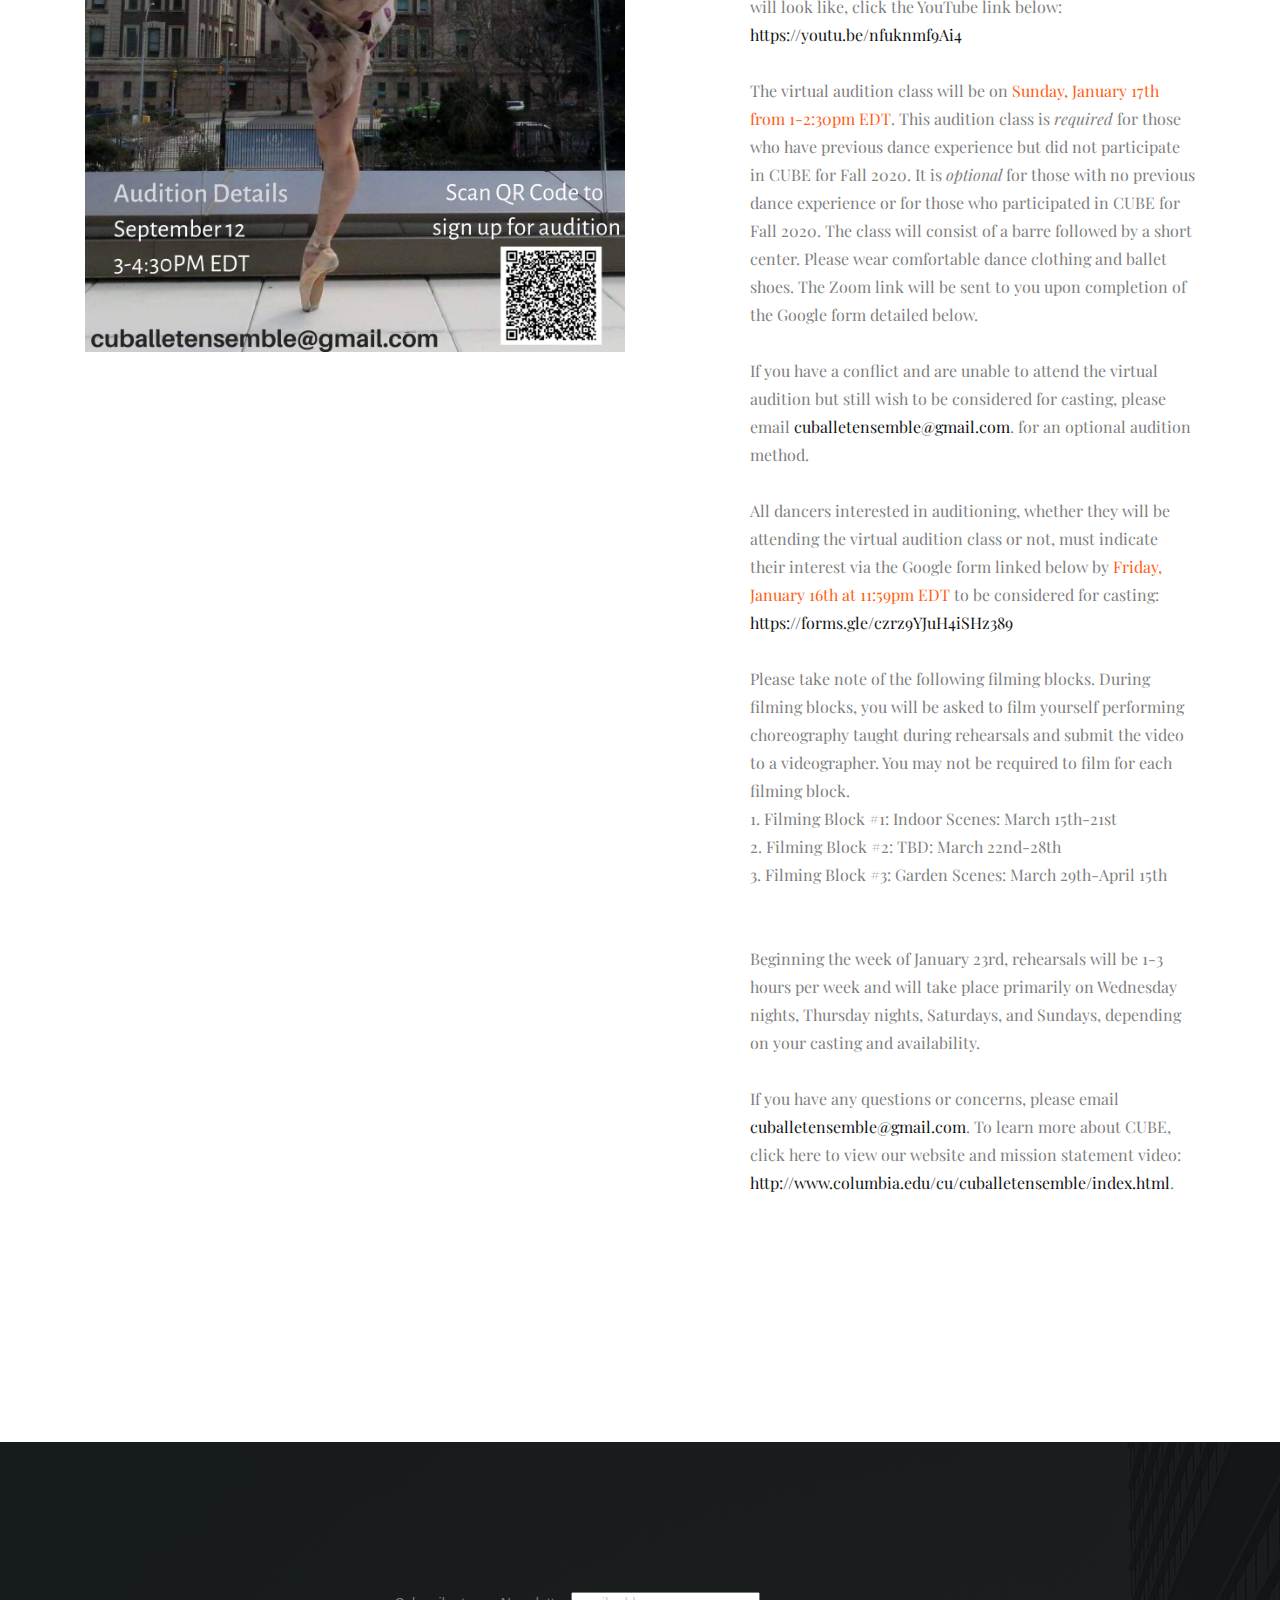
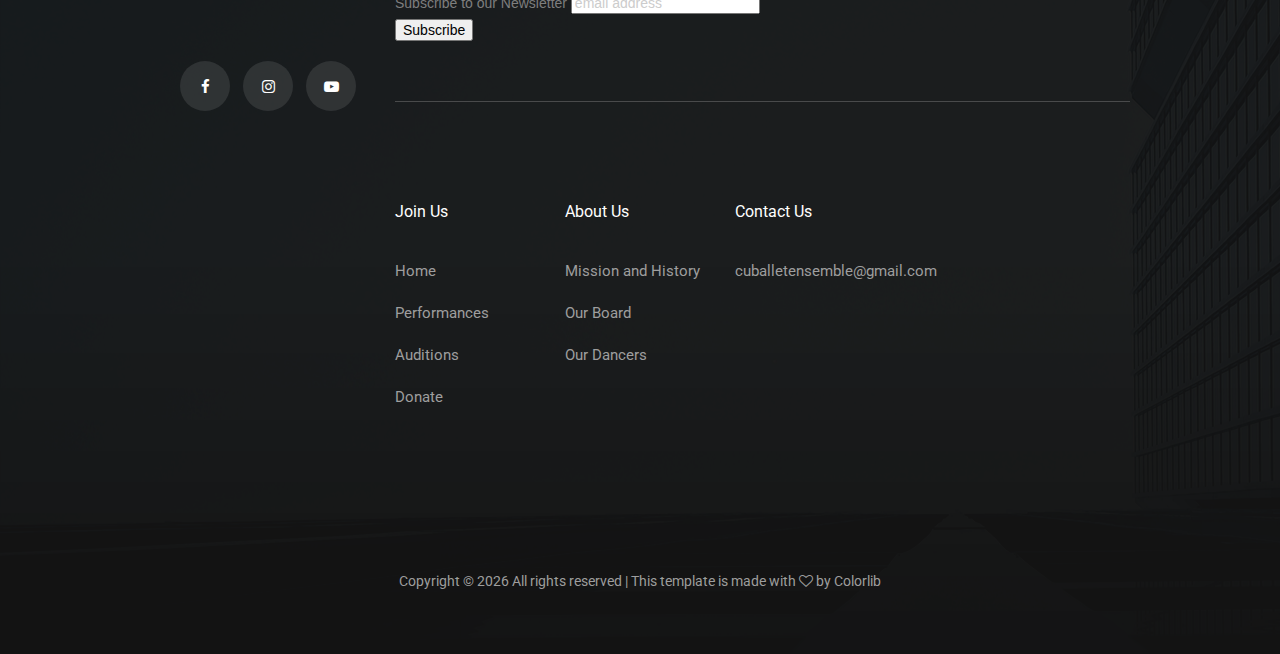
==== commit 452b538e: "Added alice audition info" ====
--- a/auditions.html
+++ b/auditions.html
@@ -128,12 +128,13 @@
           </div>
           <div class="col-xl-5 offset-xl-1 col-md-6">
             <div class="section_title">
-              <span class="sub_heading2">Fall 2020</span>
+              <span class="sub_heading2">Spring 2021</span>
               <h4>A Midsummer Night’s Dream</h4>
               <p>
                 Columbia University Ballet Ensemble (CUBE) will be holding
-                virtual auditions for our Fall 2020 virtual production of
-                <i><b>A Midsummer Night’s Dream</b></i
+                virtual auditions for our Spring 2021 virtual production of
+
+                <i><b>Alice’s Adventures in Wonderland.</b></i
                 >. The audition is open to all current Columbia University
                 affiliates. Audition instructions are below. Everyone who
                 auditions will be cast. Casting will be announced within a few
@@ -141,22 +142,23 @@
 
                 <br /><br />
                 Without access to studio space, we have adapted this virtual
-                production to be performed outdoors in sneakers, flat shoes, or
-                socks. There will be no pointe roles offered. To view an example
-                of what we expect our virtual production will look like, click
-                the YouTube link below:
-                <a href="https://youtu.be/nfuknmf9Ai4"
+                production to be performed outdoors in sneakers or flat shoes.
+                There will be no pointe roles offered for this semester. To view
+                an example of what we expect our virtual production will look
+                like, click the YouTube link below:
+                <a href="https://youtu.be/nfuknmf9Ai4 "
                   >https://youtu.be/nfuknmf9Ai4</a
                 >
 
                 <br /><br />
+
                 The virtual audition class will be on
-                <b>Saturday, September 12th from 3-4:30pm EDT</b>. This audition
+                <b> Sunday, January 17th from 1-2:30pm EDT</b>. This audition
                 class is <i>required</i> for those who have previous dance
-                experience but did not participate in CUBE for Spring 2020. It
-                is <i>optional</i> for those with no previous dance experience
-                or for those who participated in CUBE for Spring 2020. The class
-                will consist of a barre followed by a short center. Please wear
+                experience but did not participate in CUBE for Fall 2020. It is
+                <i>optional</i> for those with no previous dance experience or
+                for those who participated in CUBE for Fall 2020. The class will
+                consist of a barre followed by a short center. Please wear
                 comfortable dance clothing and ballet shoes. The Zoom link will
                 be sent to you upon completion of the Google form detailed
                 below.
@@ -173,30 +175,33 @@
                 All dancers interested in auditioning, whether they will be
                 attending the virtual audition class or not, must indicate their
                 interest via the Google form linked below by
-                <b>Friday, September 11th at 11:59pm EDT</b> to be considered
-                for casting:
-                <a href="https://forms.gle/wiFAfhPKCufYetb5A"
-                  >https://forms.gle/wiFAfhPKCufYetb5A</a
+                <b>Friday, January 16th at 11:59pm EDT</b> to be considered for
+                casting:
+                <a href="https://forms.gle/czrz9YJuH4iSHz389"
+                  >https://forms.gle/czrz9YJuH4iSHz389</a
                 >
 
                 <br /><br />
-                Please take note of the following filming weeks. During filming
-                weeks, you will be asked to film yourself performing
+                Please take note of the following filming blocks. During filming
+                blocks, you will be asked to film yourself performing
                 choreography taught during rehearsals and submit the video to a
-                videographer. We estimate that during these weeks, you will have
-                to commit one extra hour per week to film. <br />
-                1. October 5th-9th<br />
-                2. October 19th-23rd<br />
-                3. November 2nd-6th<br />
-
-                <br /><br />
-                Beginning on the week of September 14th, rehearsals will be 1-2
-                hours per week and will take place primarily on Wednesday
-                nights, Thursday nights, Saturdays, and Sundays, depending on
-                your casting and availability.
-
-                <br /><br />
-                IIf you have any questions or concerns, please email
+                videographer. You may not be required to film for each filming
+                block.
+                <br />
+                1. Filming Block #1: Indoor Scenes: March 15th-21st
+                <br />
+                2. Filming Block #2: TBD: March 22nd-28th<br />
+                3. Filming Block #3: Garden Scenes: March 29th-April 15th
+                <br />
+
+                <br /><br />
+                Beginning the week of January 23rd, rehearsals will be 1-3 hours
+                per week and will take place primarily on Wednesday nights,
+                Thursday nights, Saturdays, and Sundays, depending on your
+                casting and availability.
+
+                <br /><br />
+                If you have any questions or concerns, please email
                 <a href="mailto:cuballetensemble@gmail.com"
                   >cuballetensemble@gmail.com</a
                 >. To learn more about CUBE, click here to view our website and
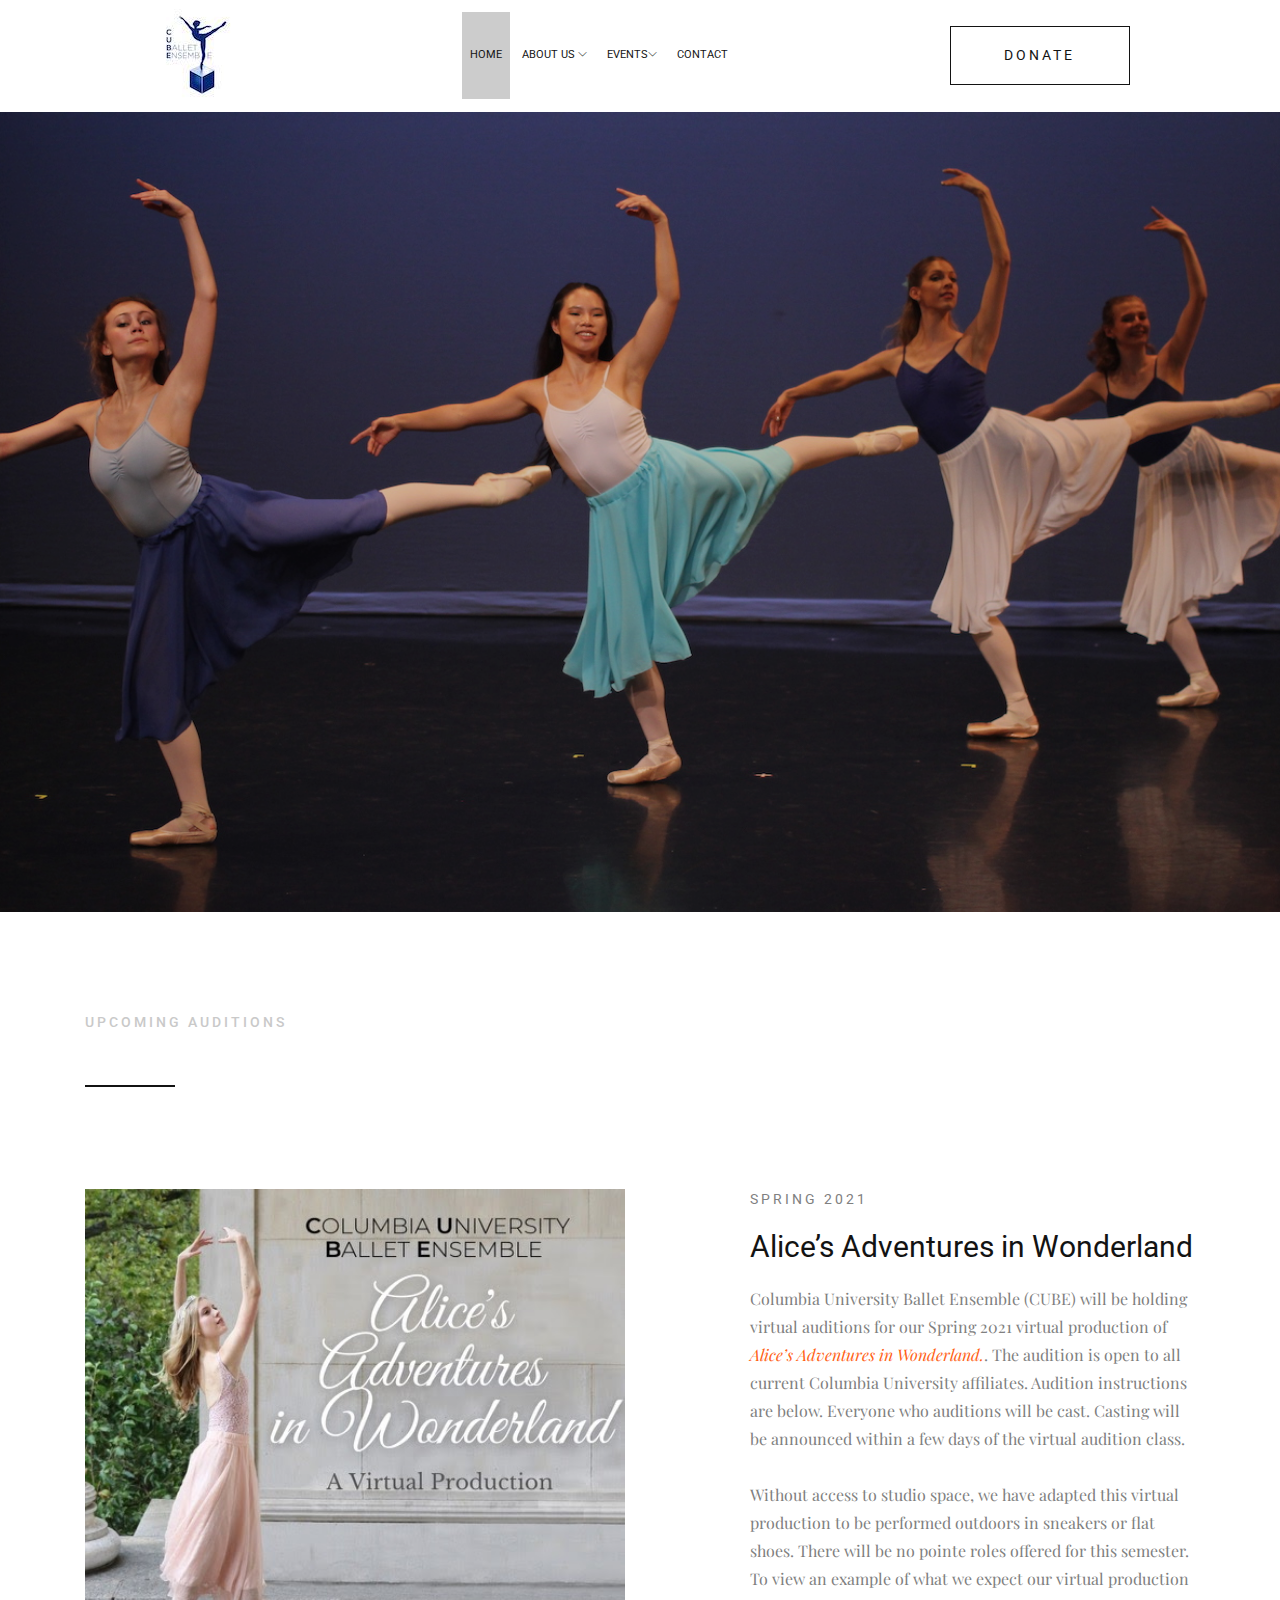
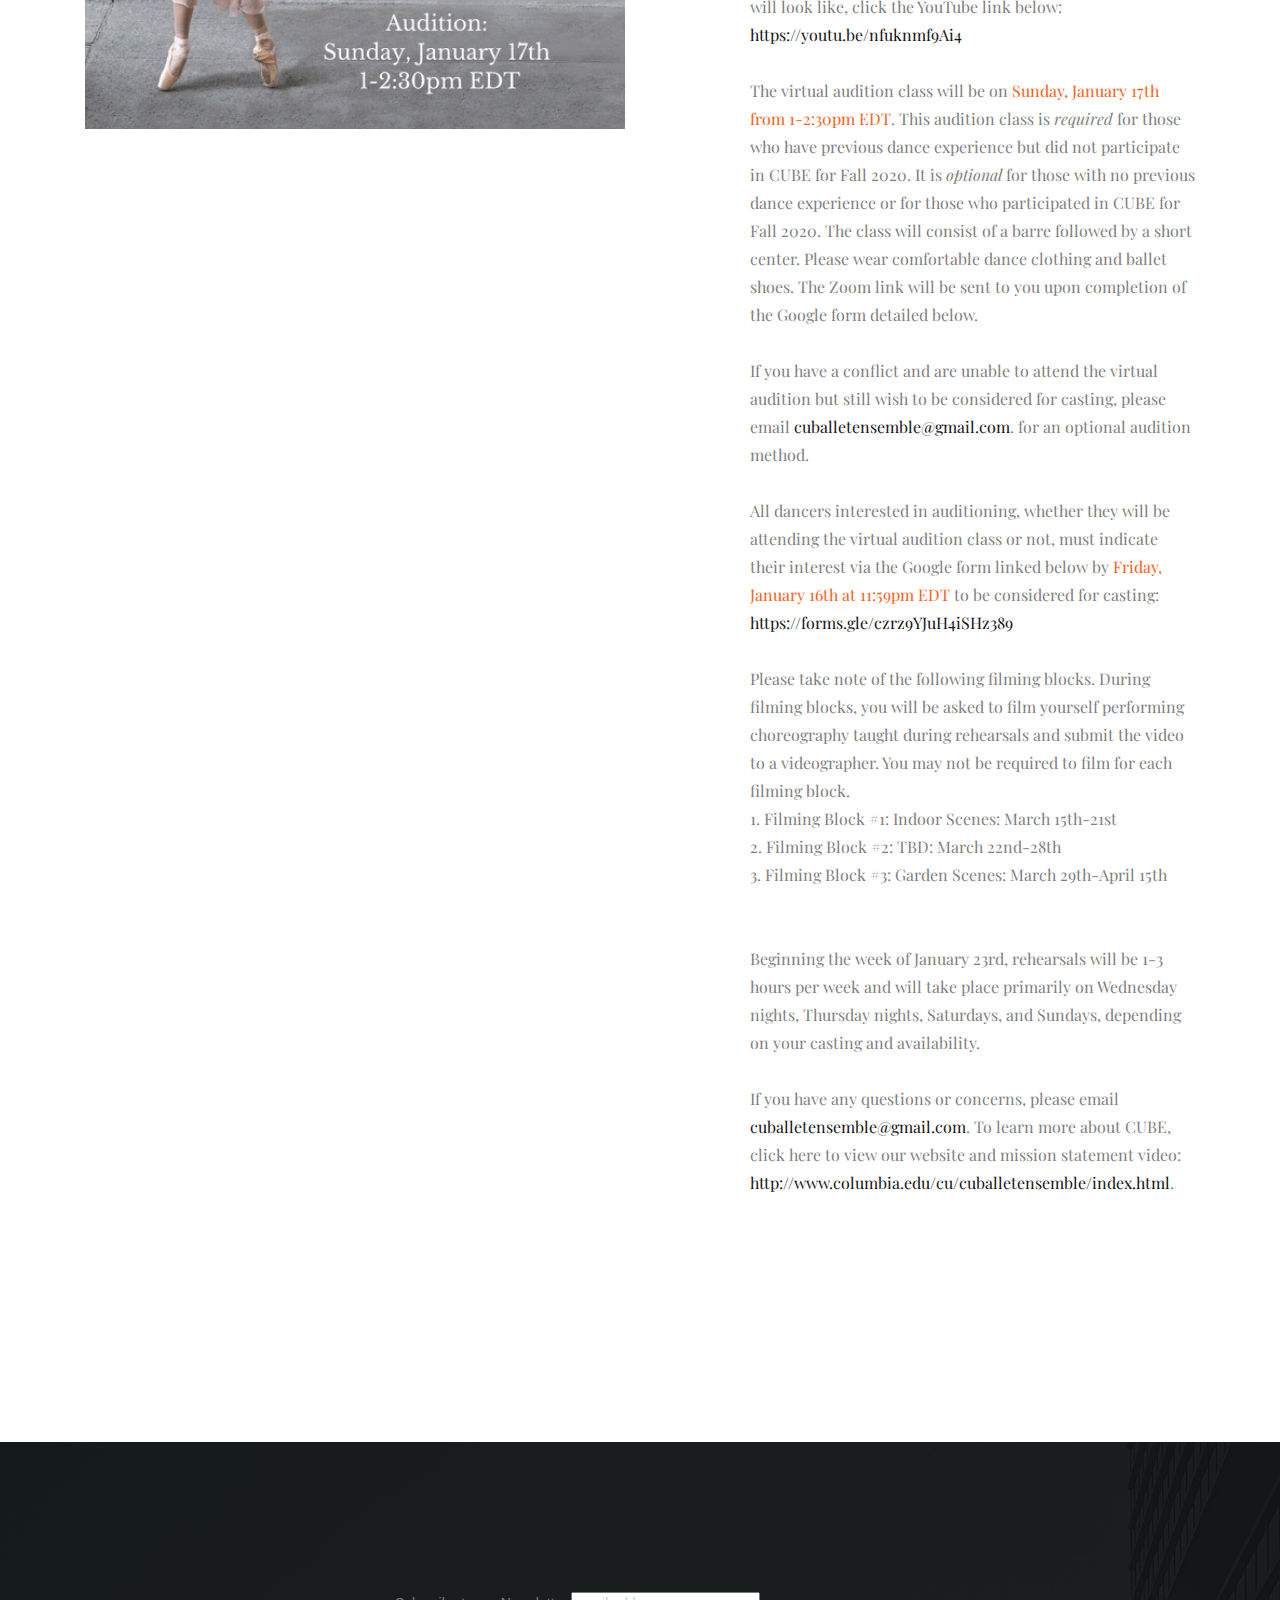
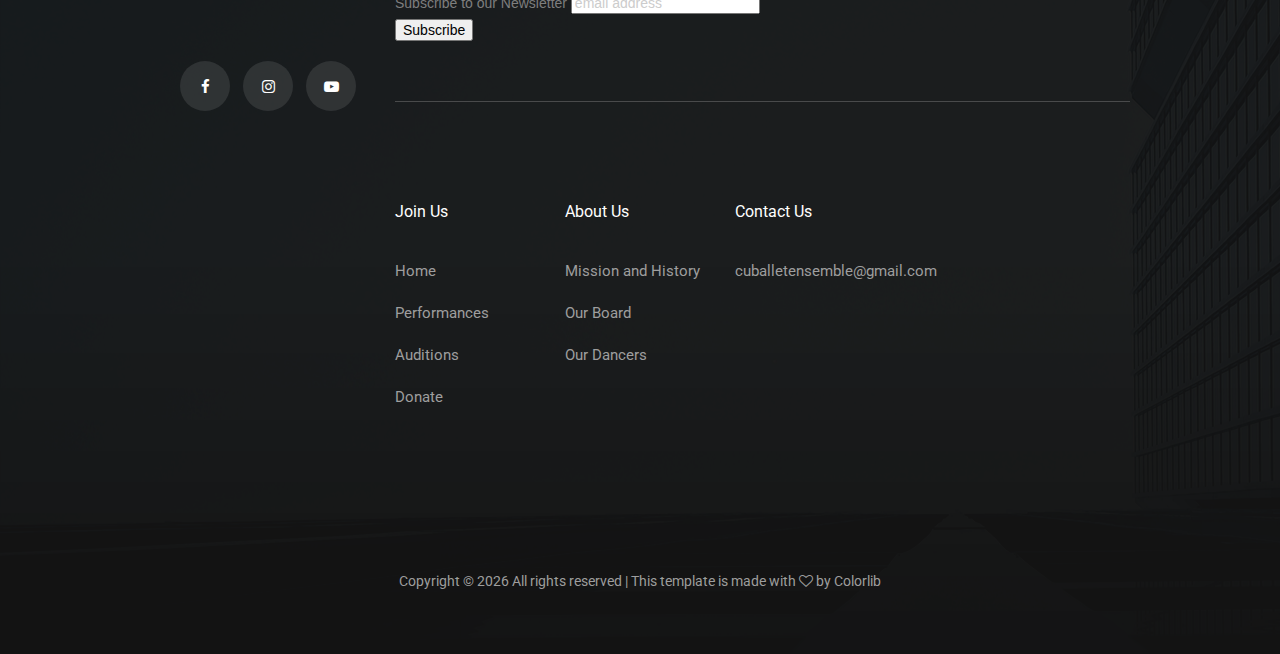
==== commit 4d9e8e69: "Fixed alice image issues" ====
--- a/auditions.html
+++ b/auditions.html
@@ -123,13 +123,13 @@
         <div class="row mb-80">
           <div class="col-xl-6 col-md-6">
             <div class="single_project_thumb">
-              <img src="img/auditions/Fall2020-audition.jpg" alt="" />
+              <img src="img/performances/alice2021.JPG" alt="" />
             </div>
           </div>
           <div class="col-xl-5 offset-xl-1 col-md-6">
             <div class="section_title">
               <span class="sub_heading2">Spring 2021</span>
-              <h4>A Midsummer Night’s Dream</h4>
+              <h4>Alice’s Adventures in Wonderland</h4>
               <p>
                 Columbia University Ballet Ensemble (CUBE) will be holding
                 virtual auditions for our Spring 2021 virtual production of
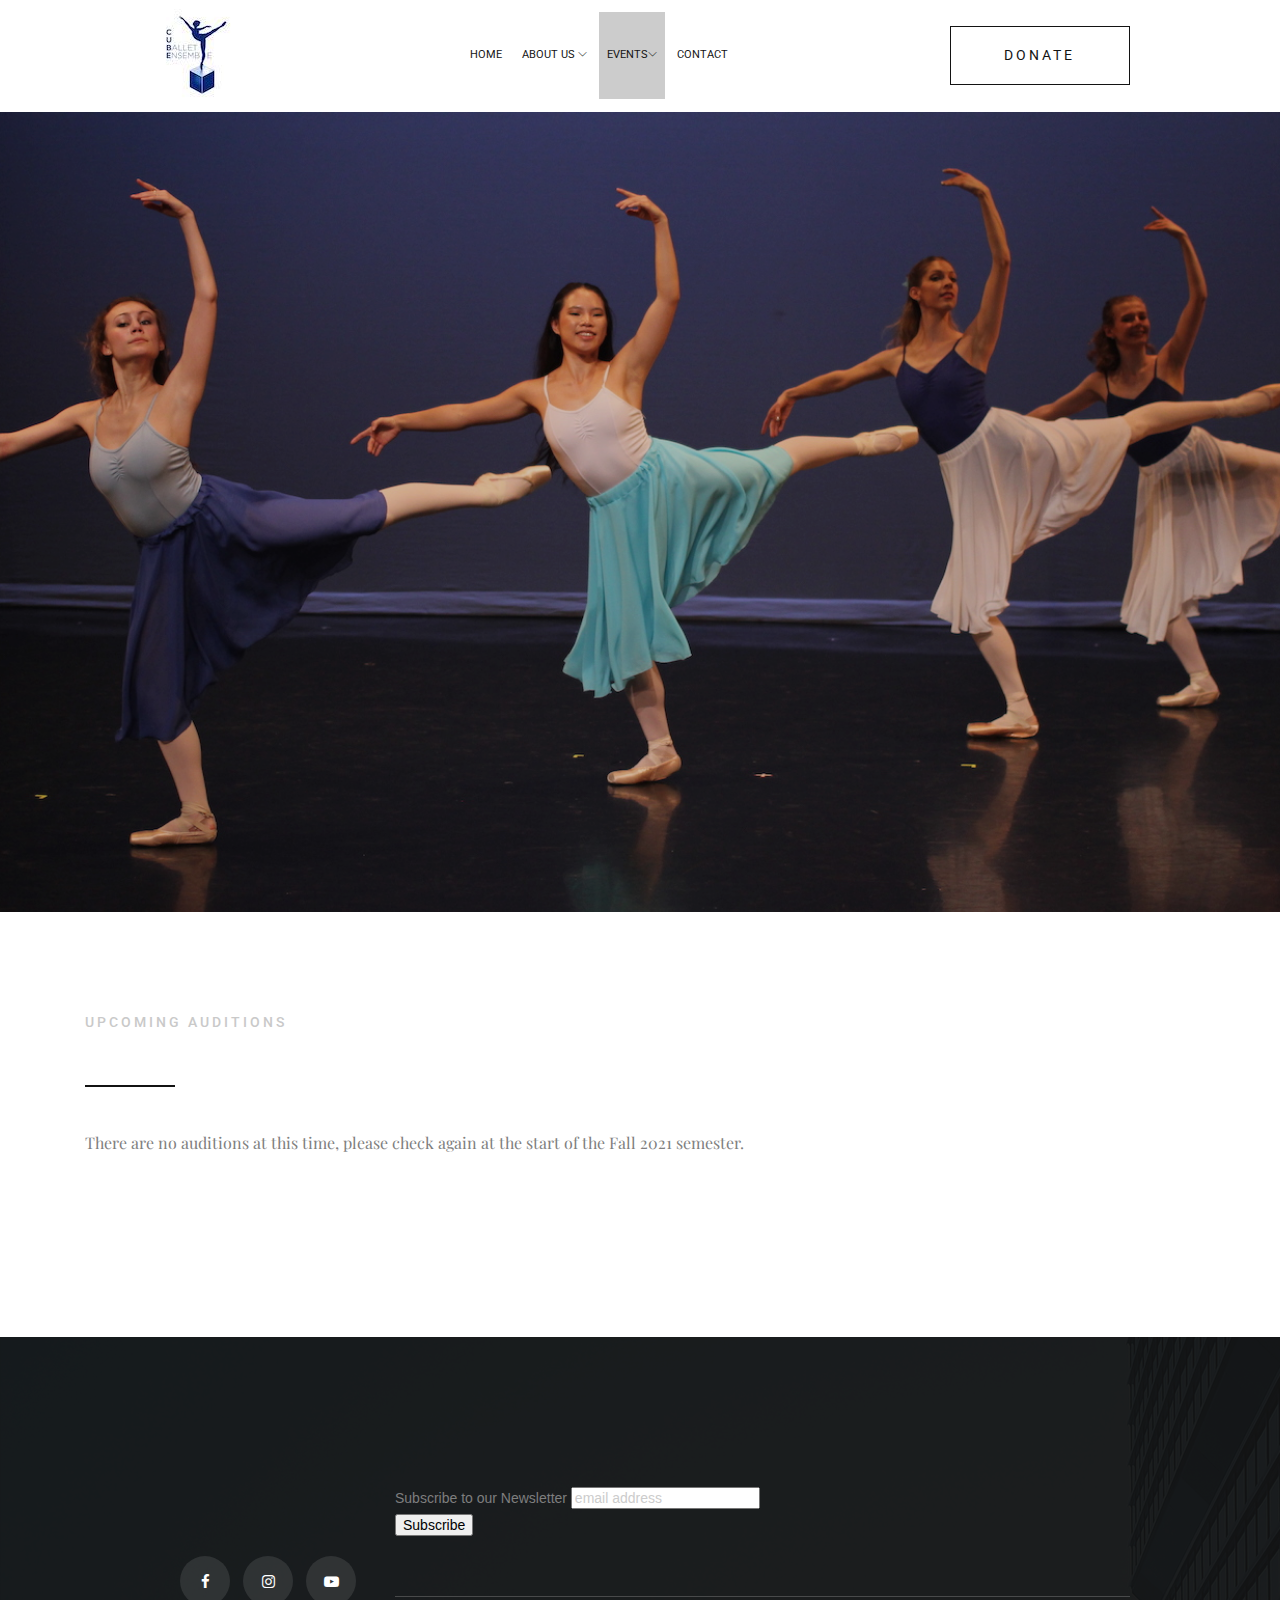
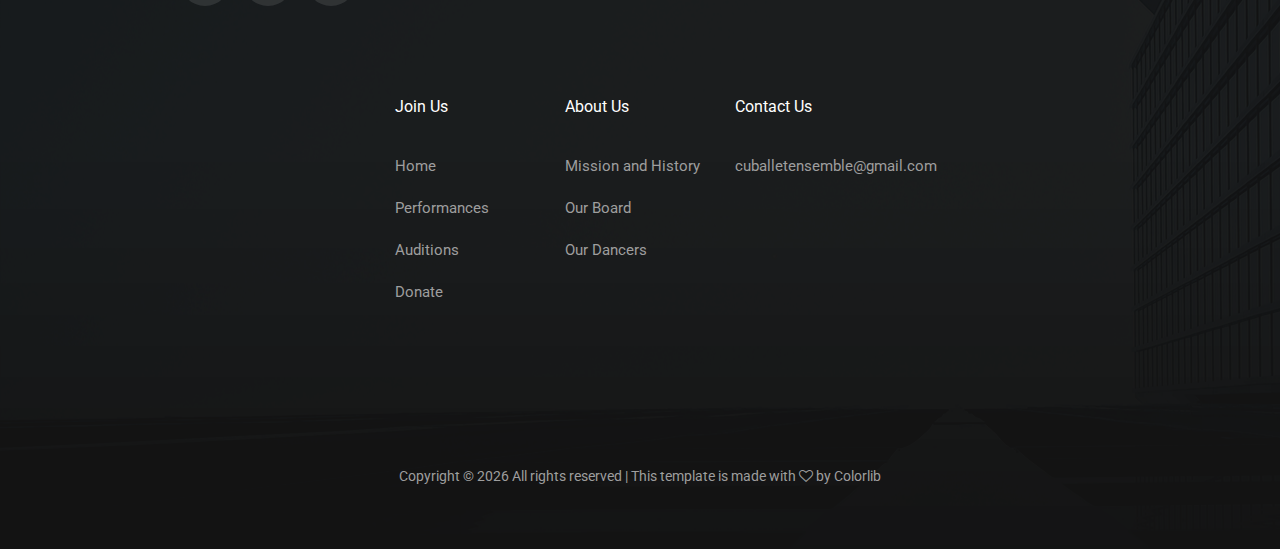
==== commit 62cda8b0: "removed audition info and added performance info" ====
--- a/auditions.html
+++ b/auditions.html
@@ -53,7 +53,7 @@
                 <div class="main-menu d-none d-lg-block">
                   <nav>
                     <ul id="navigation">
-                      <li><a class="active" href="index">Home</a></li>
+                      <li><a href="index">Home</a></li>
                       <li>
                         <a href="#">About Us <i class="ti-angle-down"></i></a>
                         <ul class="submenu">
@@ -63,7 +63,7 @@
                         </ul>
                       </li>
                       <li>
-                        <a href="#">Events<i class="ti-angle-down"></i></a>
+                        <a class="active" href="#">Events<i class="ti-angle-down"></i></a>
                         <ul class="submenu">
                           <li><a href="auditions">Auditions</a></li>
                           <li><a href="performances">Performances</a></li>
@@ -117,15 +117,18 @@
             <div class="section_title mb-60">
               <span class="sub_heading">Upcoming Auditions</span>
               <div class="seperator"></div>
+              <p class="section_title">There are no auditions at this time, please check again at the start of the Fall 2021 semester.</p>
             </div>
           </div>
         </div>
+        <!--
         <div class="row mb-80">
           <div class="col-xl-6 col-md-6">
             <div class="single_project_thumb">
               <img src="img/performances/alice2021.JPG" alt="" />
             </div>
           </div>
+          
           <div class="col-xl-5 offset-xl-1 col-md-6">
             <div class="section_title">
               <span class="sub_heading2">Spring 2021</span>
@@ -139,7 +142,6 @@
                 affiliates. Audition instructions are below. Everyone who
                 auditions will be cast. Casting will be announced within a few
                 days of the virtual audition class.
-
                 <br /><br />
                 Without access to studio space, we have adapted this virtual
                 production to be performed outdoors in sneakers or flat shoes.
@@ -213,6 +215,7 @@
             </div>
           </div>
         </div>
+        -->
       </div>
     </div>
     <!-- lastest_project_end -->
